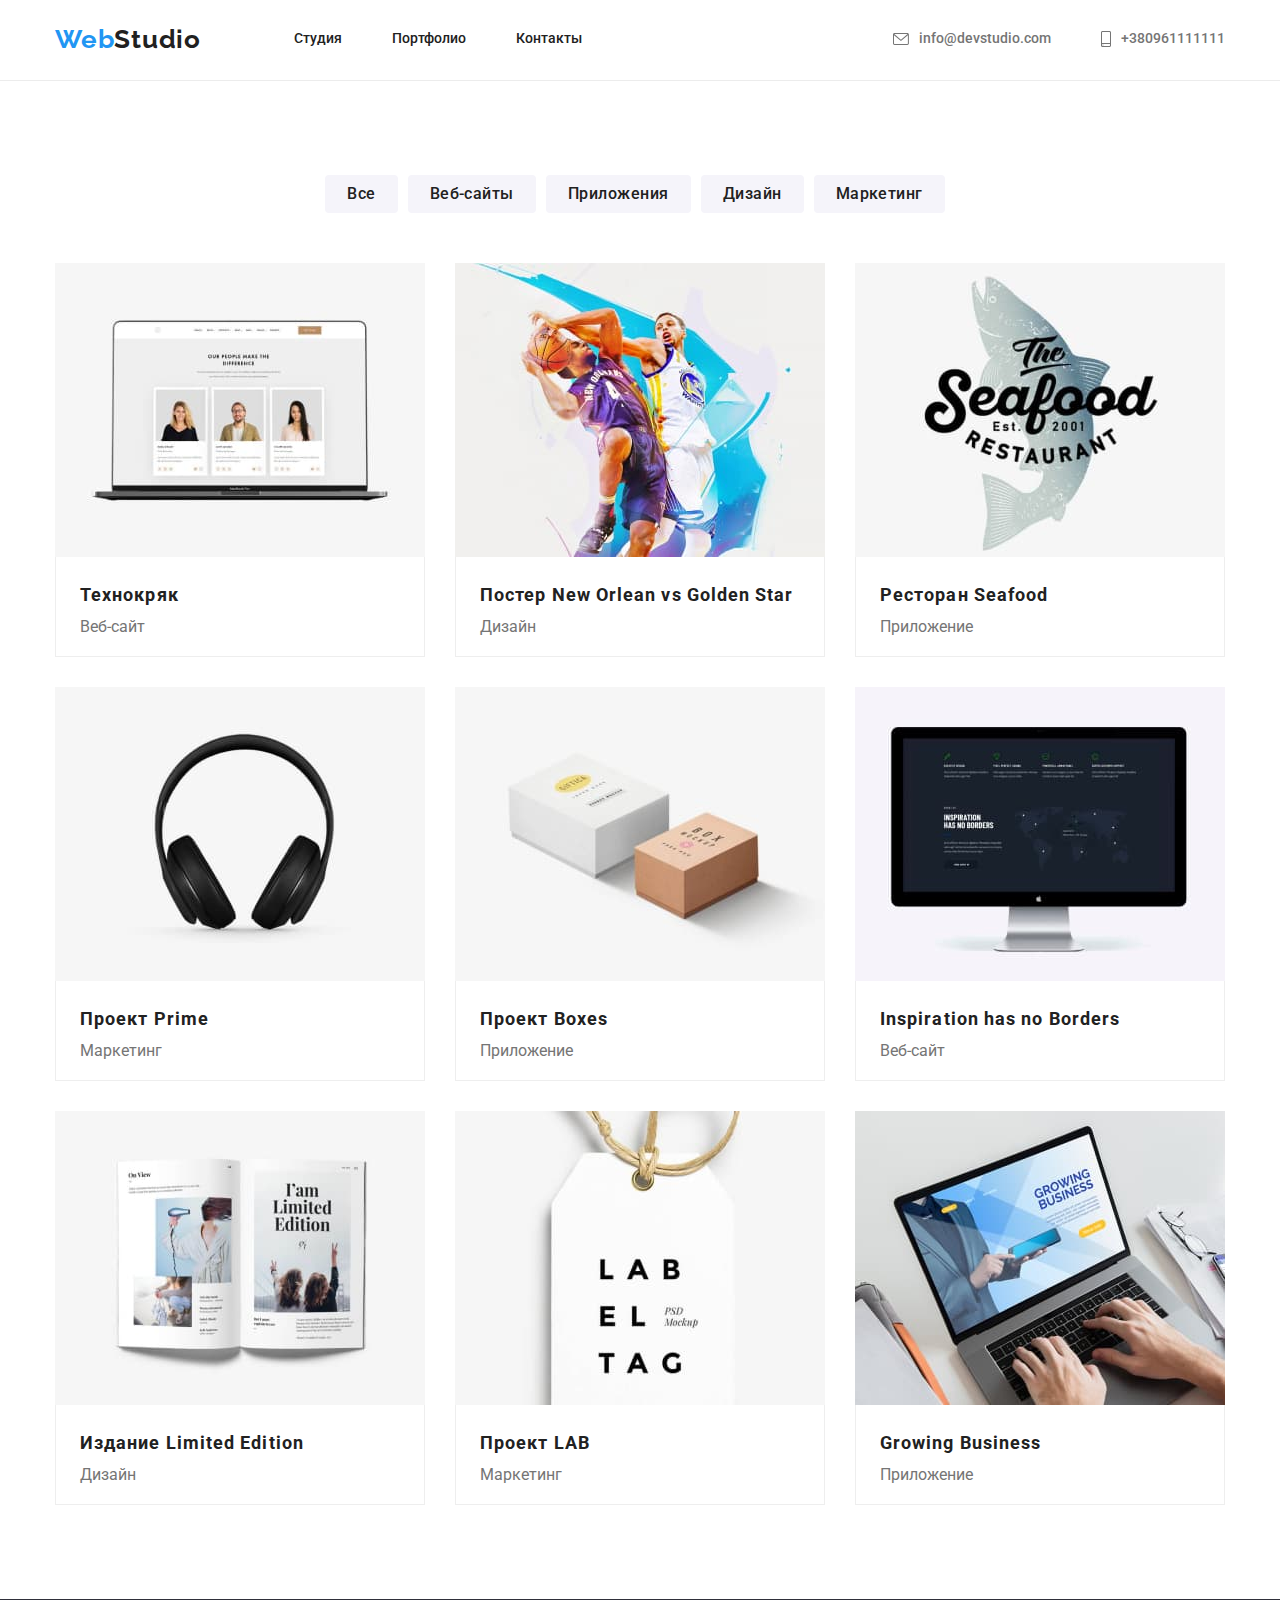
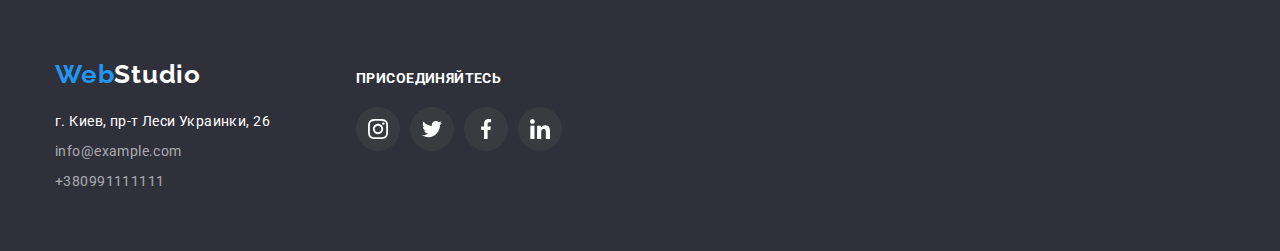
==== portfolio.html @ 14d3c371 "исправил иконку инст" ====
<!DOCTYPE html>
<html lang="ru">
  <head>
    <meta charset="UTF-8" />
    <meta http-equiv="X-UA-Compatible" content="IE=edge" />
    <meta name="viewport" content="width=device-width, initial-scale=1.0" />
    <title>portfolio</title>
    <link rel="preconnect" href="https://fonts.gstatic.com" />
    <link
      href="https://fonts.googleapis.com/css2?family=Raleway:wght@700&family=Roboto:wght@400;500;700;900&display=swap"
      rel="stylesheet"
    />
    <link rel="stylesheet" href="./css/styles.css" />
  </head>
  <body>
    <header class="header">
      <div class="container header-container">
        <nav class="nav-list-all">
          <a class="logo" href="./index.html"> <span class="logo-color"> Web</span>Studio</a>
          <ul class="menu">
            <li><a href="./index.html">Студия</a></li>
            <li><a href="./portfolio.html">Портфолио</a></li>
            <li><a href="./index.html">Контакты</a></li>
          </ul>
        </nav>
        <!-- contacts section-->
        <ul class="contacts">
          <li>
            <a class="mail" lang="en" target="_blank" href="mailto:info@devstudio.com"> <svg class="icon-mail">
                <use href="./images/icon-img/symbol-defs.svg#icon-mail"></use>
              </svg> info@devstudio.com</a>
          </li>
          <li><a class="phone" href="tel:+380961111111"> <svg class="icon-smartphone">
                <use href="./images/icon-img/symbol-defs.svg#icon-smartphone"></use>
              </svg> +380961111111</a></li>
        </ul>
      </div>
    </header>

    <main>
      <div class="container">
        <section class="section-conteiner">
          <h1 hidden>портфолио</h1>
          <ul class="buton-list">
            <li><button class="button-portf" type="button">Все</button></li>
            <li><button class="button-portf" type="button">Веб-сайты</button></li>
            <li><button class="button-portf" type="button">Приложения</button></li>
            <li><button class="button-portf" type="button">Дизайн</button></li>
            <li><button class="button-portf" type="button">Маркетинг</button></li>
          </ul>
          <ul class="all-section-port">
            <li class="img-card-block">
              <a rel="stylesheet" href="./portfolio.html"
                ><article class="card">
                  <div class="card-thumb">
                    <img src="./img-portf-format/img-1.jpg" alt="" width="370" height="294" />
                  </div>
                </article>
<!-- секция работ -->
                <div class="card-content"> <h2 class="name-img">Технокряк</h2>
                <p class="content-tipe">Веб-сайт</p></div></a
              >
            </li>
            <li class="img-card-block">
              <a rel="stylesheet" href="./portfolio.html"
                ><article class="card">
                  <div class="card-thumb">
                    <img src="./img-portf-format/img-2.jpg" alt="" width="370" height="294" />
                  </div>
                </article>

                <div class="card-content"> <h2 class="name-img">Постер New Orlean vs Golden Star</h2>
                <p class="content-tipe">Дизайн</p></div></a
              >
            </li>
            <li class="img-card-block">
              <a rel="stylesheet" href="./portfolio.html"
                ><article class="card">
                  <div class="card-thumb">
                    <img src="./img-portf-format/img-3.jpg" alt="" width="370" height="294" />
                  </div>
                </article>

                <div class="card-content"> <h2 class="name-img">Ресторан Seafood</h2>
                <p class="content-tipe">Приложение</p></div></a
              >
            </li>
            <li class="img-card-block">
              <a rel="stylesheet" href="./portfolio.html"
                ><article class="card">
                  <div class="card-thumb">
                    <img src="./img-portf-format/img-4.jpg" alt="" width="370" height="294" />
                  </div>
                </article>

                <div class="card-content"> <h2 class="name-img">Проект Prime</h2>
                <p class="content-tipe">Маркетинг</p></div></a
              >
            </li>
            <li class="img-card-block">
              <a rel="stylesheet" href="./portfolio.html"
                ><article class="card">
                  <div class="card-thumb">
                    <img src="./img-portf-format/img-5.jpg" alt="" width="370" height="294" />
                  </div>
                </article>

                <div class="card-content"> <h2 class="name-img">Проект Boxes</h2>
                <p class="content-tipe">Приложение</p></div></a
              >
            </li>
            <li class="img-card-block">
              <a rel="stylesheet" href="./portfolio.html"
                ><article class="card">
                  <div class="card-thumb">
                    <img src="./img-portf-format/img-6.jpg" alt="" width="370" height="294" />
                  </div>
                </article>

                <div class="card-content"> <h2 class="name-img">Inspiration has no Borders</h2>
                <p class="content-tipe">Веб-сайт</p></div></a
              >
            </li>
            <li class="img-card-block">
              <a rel="stylesheet" href="./portfolio.html"
                ><article class="card">
                  <div class="card-thumb">
                    <img src="./img-portf-format/img-7.jpg" alt="" width="370" height="294" />
                  </div>
                </article>

                <div class="card-content"> <h2 class="name-img">Издание Limited Edition</h2>
                <p class="content-tipe">Дизайн</p></div></a
              >
            </li>
            <li class="img-card-block">
              <a rel="stylesheet" href="./portfolio.html">
                <article class="card">
                  <div class="card-thumb">
                    <img src="./img-portf-format/img-8.jpg" alt="" width="370" height="294" />
                  </div>
                </article>

                <div class="card-content"> <h2 class="name-img">Проект LAB</h2>
                <p class="content-tipe">Маркетинг</p></div></a
              >
            </li>
            <li class="img-card-block">
              <a rel="stylesheet" href="./portfolio.html">
                <article class="card">
                  <div class="card-thumb">
                    <img src="./img-portf-format/img-9.jpg" alt="" width="370" height="294" />
                  </div>
                </article> <div class="card-content">
                <h2 class="name-img">Growing Business</h2>
                <p class="content-tipe">Приложение</p></div></a
              >
            </li>
          </ul>
        </section>
      </div>
    </main>
    <!-- footer -->
    <footer class="footer">
      <div class="container">
        <div class="footer-blocks">
          <div>
            <a class="logo-footer" href="./index.html"> <span class="logo-color"> Web</span>Studio</a>
            <address>
              <ul class="address">
                <li>
                  <a class="address-fact" href="https://g.page/stamp-capital?share" target="_blank"
                    rel="noopener noreferrer">
                    г. Киев, пр-т Леси Украинки, 26</a>
                </li>
                <li>
                  <a class="mail-footer" target="_blank" href="mailto:info@example.com">
                    info@example.com</a>
                </li>
                <li><a class="tel-footer" href="tel:+380991111111"> +380991111111</a></li>
              </ul>
          </div>
          <div class="footer-block-title">
            <b class="porpose">ПРИСОЕДИНЯЙТЕСЬ</b>
            <ul class="footer-title-social-links">
              <li> <a class="footer-sl" href="index.html"><svg class="icon-footer-sl">
                    <use href="./images/icon-img/symbol-defs.svg#icon-instagram-footer"> </use>
                  </svg></a></li>
              <li> <a class="footer-sl" href="index.html"><svg class="icon-footer-sl">
                    <use href="./images/icon-img/symbol-defs.svg#icon-twitter-footer"> </use>
                  </svg></a></li>
              <li> <a class="footer-sl" href="index.html"><svg class="icon-footer-sl">
                    <use href="./images/icon-img/symbol-defs.svg#icon-facebook-footer"> </use>
                  </svg></a></li>
              <li> <a class="footer-sl" href="index.html"><svg class="icon-footer-sl">
                    <use href="./images/icon-img/symbol-defs.svg#icon-linkedin-footer"> </use>
                  </svg></a></li>
            </ul>
          </div>
        </div>
        </address>
      </div>
    </footer>
  </body>
</html>
---- css/styles.css ----
:root {
  --primary-text-color: #212121;
  --second-primary-text-color: #fff;
  --title-text-color: #757575;
  --accennt-color: #2196f3;
  --background-color-primary: #2f303a;
  --button-portf-background: #f5f4fa;
  --card-set-gap: 30px;
}

h1,
h2,
h3,
h4,
h5,
h6,
p {
  margin-top: 0;
  margin-bottom: 0;
}
ul,
ol {
  margin-top: 0;
  margin-bottom: 0;
  padding-left: 0;
}
img {
  display: block;
  max-width: 100%;
}
.container {
  width: 1200px;
  padding: 0 15px;
  margin: 0 auto;
  box-sizing: border-box;
}
.header-container {
  display: flex;
  align-items: center;
  justify-content: space-between;
}
body {
  font-family: Roboto, sans-serif;
  background: #ffffff;
  color: var(--primary-text-color);
  margin: 0px 0px 0px 0px;
}
/* header */
.header {
  font-weight: 500;
  font-size: 14px;
  line-height: 1.14;
  padding-top: 24px;
  padding-bottom: 25px;
  border-bottom: 1px solid #ececec;
}
ul {
  list-style: none;
  /* logo */
}
.logo {
  margin-right: 93px;
  font-family: Raleway;
  font-style: normal;
  font-weight: bold;
  font-size: 26px;
  line-height: 1.19;

  /* identical to box height */

  letter-spacing: 0.03em;
  color: var(--primary-text-color);
}
.logo-color {
  color: var(--accennt-color);
}
a {
  text-decoration: none;
  display: inline-block;
}
/* navigation */
.nav-list-all {
  display: flex;
  align-items: center;
}
.menu {
  display: flex;
  align-items: center;
}
.menu li {
  margin-right: 50px;
}
.menu a {
  color: var(--primary-text-color);
}
.menu a:hover,
.menu a:focus {
  color: var(--accennt-color);
}

/* contacts section */
.contacts {
  display: flex;
  align-items: center;
}
.mail {
  align-items: center;
  display: flex;
  margin-left: auto;
  margin-right: 50px;
  color: var(--title-text-color);
}
.phone {
  align-items: center;
  display: flex;
  color: var(--title-text-color);
}
.icon-mail {
  width: 16px;
  height: 12px;
  fill: #757575;

  margin-right: 10px;
}

.mail:hover,
.mail:focus {
  color: var(--accennt-color);
}
.mail:hover .icon-mail,
.mail:focus .icon-mail {
  fill: currentColor;
}
.mail:active {
}
.icon-smartphone {
  width: 10px;
  height: 16px;
  fill: #757575;
  margin-right: 10px;
}
.phone:hover .icon-smartphone,
.phone:focus .icon-smartphone {
  fill: currentColor;
}

.phone:hover,
.phone:focus {
  color: var(--accennt-color);
}

/* ==========section hero========== */
.hero {
  background-color: var(--background-color-primary);
  display: flex;
  padding-top: 200px;
  padding-bottom: 200px;
  text-align: center;
  background-image: linear-gradient(rgba(47, 48, 58, 0.4), rgba(47, 48, 58, 0.4)),
    url(../images/icon-img/Img-hero.jpg);
  max-width: 1600px;
  margin-left: auto;
  margin-right: auto;
  height: 600px;
}

.hero-name {
  width: 696px;
  margin: 0 auto 0 auto;
  font-weight: 900;
  font-size: 44px;
  line-height: 1.36;
  /* or 136% */
  color: var(--second-primary-text-color);
  letter-spacing: 0.06em;
  text-transform: uppercase;
}

.button-hero {
  width: 200px;
  height: 50px;
  margin-top: 30px;
  background-color: var(--accennt-color);
  color: var(--second-primary-text-color);
  font-weight: bold;
  font-size: 16px;
  line-height: 1.87;
  letter-spacing: 0.06em;
  cursor: pointer;
  border-radius: 4px;
}
/* наши сильные стороны */
.our-power-sides {
  padding-top: 94px;
}
.about-us {
  display: flex;
  flex-direction: row;
}
.about-us li {
  width: 270px;
}

.about-us li:not(:last-child) {
  margin-right: 30px;
}
.about-us li::before {
  content: ' ';
  display: block;
  height: 120px;
  background-position: center;
  background-color: #f5f4fa;
}
.antena::before {
  background-image: url(../images/icon-img/antenna-1.svg);
  background-repeat: no-repeat;
  margin-bottom: 30px;
}
.clock::before {
  background-image: url(../images/icon-img/clock-1.svg);
  background-repeat: no-repeat;
  margin-bottom: 30px;
}
.diagram::before {
  background-image: url(../images/icon-img/diagram-1.svg);
  background-repeat: no-repeat;
  margin-bottom: 30px;
}
.astronaut::before {
  background-image: url(../images/icon-img/astronaut-1.svg);
  background-repeat: no-repeat;
  margin-bottom: 30px;
}
.our-power-side {
  font-weight: bold;
  font-size: 14px;
  line-height: 1.14;
  letter-spacing: 0.03em;
  text-transform: uppercase;
  margin-bottom: 10px;
}
.text {
  width: 270px;
  font-size: 14px;
  line-height: 1.71;
  letter-spacing: 0.03em;
  color: var(--title-text-color);
}
/* чем мы занимаемся */
.what-we-do-section {
  padding-top: 94px;
  padding-bottom: 94px;
}
.we-are-do {
  font-weight: bold;
  font-size: 36px;
  line-height: 1.16;
  text-align: center;
  margin-bottom: 50px;
  color: var(--primary-text-color);
}
.what-we-do {
  display: flex;
  flex-direction: row;
  justify-content: space-between;
}
.what-we-do li {
  position: relative;
  width: 370px;
}
.what-we-do div {
  position: absolute;
  bottom: 0;
  width: 100%;
  text-align: center;
  background-color: rgba(47, 48, 58, 0.8);
  font-weight: bold;
  font-size: 14px;
  padding: 27px 0;
  letter-spacing: 0.03em;
  text-transform: uppercase;

  color: #ffffff;
}
.img-one {
  margin-right: 30px;
}
.img-two {
  margin-right: 30px;
}
.img-three {
}
/* наша команда */
.our-team-section {
  padding-top: 94px;
  padding-bottom: 94px;
  background-color: #f5f4fa;
}
.our-team-name {
  font-weight: bold;
  font-size: 36px;
  line-height: 1.16;
  margin: 0px 0 50px 0;
  text-align: center;
  color: var(--primary-text-color);
}
.our-team {
  display: flex;
  flex-direction: row;
}
.our-team .card-agent {
  box-shadow: 0px 1px 3px rgba(0, 0, 0, 0.12), 0px 1px 1px rgba(0, 0, 0, 0.14),
    0px 2px 1px rgba(0, 0, 0, 0.2);
  border-radius: 0px 0px 4px 4px;
}
.social-links {
  display: flex;
  width: 50px;
  height: 50px;
  border-radius: 50%;
  justify-content: center;
  align-items: center;
}
.social-links:hover,
.social-links:focus {
  background-color: #2196f3;
}
.social-links:hover .icon-card-sl,
.social-links:focus .icon-card-sl {
  fill: #ffffff;
}
.icon-card-sl {
  fill: #afb1b8;
}
.icon-card-sl:hover {
  fill: #ffffff;
}
.card-social-links {
  display: flex;
  justify-content: space-evenly;
  padding-bottom: 30px;
}

.title-social-links {
}
.img-card-content {
  padding-top: 30px;
  padding-bottom: 30px;
}
.agent-name {
  font-weight: 500;
  font-size: 16px;
  line-height: 1.18;
  text-align: center;
  letter-spacing: 0.03em;
  color: var(--primary-text-color);
}
.agent-prof {
  font-size: 16px;
  line-height: 19px;
  text-align: center;
  letter-spacing: 0.03em;
  margin-top: 10px;
  color: var(--title-text-color);
}
.card-agent {
  background-color: #ffffff;
}
.card-agent:not(:last-child) {
  margin-right: 30px;
}
/* ===постоянные клиенты=== */
.section-customers {
  padding-top: 90px;
  padding-bottom: 94px;
}
.regular-customers-name {
  font-weight: bold;
  font-size: 36px;
  line-height: 1.16;
  margin: 0px 0 50px 0;
  text-align: center;
  color: var(--primary-text-color);
}
.title-customers {
  display: flex;
  flex-direction: row;
  justify-content: space-between;
}
.company:hover .logo-co,
.company:focus .logo-co {
  fill: #2196f3;
}
.company:hover,
.company {
  display: flex;
}

.co-link {
  display: flex;
  flex-direction: row;
  align-items: center;
  justify-content: center;
  border: 1px solid #afb1b8;
  box-sizing: border-box;
  border-radius: 4px;
  width: 170px;
  height: 92px;
}
.co-link:hover,
.co-link:focus {
  border: 1px solid #2196f3;
}

.co-link:hover .logo-co,
.co-link:focus .logo-co {
  fill: #2196f3;
}

.logo-co {
  width: 41px;
  height: 46px;
  fill: #afb1b8;
}
.logo-co:only-child {
  width: 94px;
  height: 44px;
}
/*===== footer===== */
.footer {
  padding: 60px 0;
  background-color: var(--background-color-primary);
}

.logo-footer {
  width: 145px;
  height: 31px;
  font-family: Raleway;
  font-style: normal;
  font-weight: bold;
  font-size: 26px;
  line-height: 1.19;
  letter-spacing: 0.03em;
  color: var(--second-primary-text-color);
}
.footer-blocks {
  display: flex;

  align-items: baseline;
}
.address {
  margin-top: 20px;
}
.address-fact {
  width: 231px;
  height: 21px;
  font-family: Roboto;
  font-style: normal;
  font-size: 14px;
  line-height: 1.71;
  margin-bottom: 9px;
  letter-spacing: 0.03em;

  color: var(--second-primary-text-color);
}
.mail-footer {
  color: rgba(255, 255, 255, 0.6);
  width: 231px;
  height: 21px;
  margin-bottom: 9px;
  font-family: Roboto;
  font-style: normal;
  font-weight: normal;
  font-size: 14px;
  line-height: 1.71;
  /* or 171% */

  letter-spacing: 0.03em;
}
.tel-footer {
  color: rgba(255, 255, 255, 0.6);
  width: 231px;
  height: 21px;

  font-family: Roboto;
  font-style: normal;
  font-weight: normal;
  font-size: 14px;
  line-height: 1.7;
  /* or 171% */

  letter-spacing: 0.03em;
}

.footer-block-title {
  margin-left: 70px;
}
.porpose {
  color: #fff;
  font-weight: bold;
  font-style: normal;
  font-size: 14px;
  line-height: 1.14;
  letter-spacing: 0.03em;
  text-transform: uppercase;
}
.footer-title-social-links {
  display: flex;
  margin-top: 20px;
}
.footer-title-social-links .footer-sl {
  margin-right: 10px;
}
.footer-sl {
  display: flex;
  width: 44px;
  height: 44px;
  border-radius: 50%;
  justify-content: center;
  align-items: center;
  background-color: #3a3b41;
  -webkit-transition: all 0.25s ease;
  -moz-transition: all 0.25s ease;
  -ms-transition: all 0.25s ease;
  -o-transition: all 0.25s ease;
  transition: all 0.25s ease;
}
.footer-sl:hover,
.footer-sl:focus {
  background-color: #2196f3;
}
.icon-footer-sl {
  width: 20px;
  height: 20px;
  fill: #ffffff;
}
/* ==================portfolio=================== */
.section-conteiner {
  font-family: 'Roboto', sans-serif;
  background: var(--second-primary-text-color);
  color: var(--primary-text-color);
  padding-top: 94px;
  padding-bottom: 94px;
}

.buton-list {
  display: flex;
  flex-direction: row;
  font-family: Roboto;
  font-style: normal;
  font-weight: 500;
  font-size: 16px;
  line-height: 1.62;
  /* identical to box height, or 162% */
  justify-content: center;
  text-align: center;
  letter-spacing: 0.03em;
  margin-bottom: 50px;
}
.buton-list li {
  margin-right: 10px;
}
.button-portf {
  background-color: var(--button-portf-background);
  font-family: Roboto;
  font-style: normal;
  border: none;
  font-weight: 500;
  font-size: 16px;
  line-height: 1.62;
  /* identical to box height, or 162% */
  cursor: pointer;
  text-align: center;
  letter-spacing: 0.03em;
  padding: 6px 22px;
  color: var(--primary-text-color);
  border-radius: 4px;
}
.button-portf:hover,
.button-portf:focus {
  box-shadow: 0px 3px 1px rgba(0, 0, 0, 0.1), 0px 1px 2px rgba(0, 0, 0, 0.08),
    0px 2px 2px rgba(0, 0, 0, 0.12);
  background-color: var(--accennt-color);
  color: var(--second-primary-text-color);
}
/* ========секция работ======== */
.all-section-port {
  display: flex;
  flex-direction: row;
  align-items: flex-start;
  justify-content: flex-start;
  flex-wrap: wrap;
  margin-top: calc(-1 * var(--card-set-gap));
  margin-left: -30px;
}
.all-section-port a {
  display: block;
}
.all-section-port a:hover,
.all-section-port a:focus {
  box-shadow: 0px 1px 1px rgba(0, 0, 0, 0.12), 0px 4px 4px rgba(0, 0, 0, 0.06),
    1px 4px 6px rgba(0, 0, 0, 0.16);
}

.name-img {
  font-weight: bold;
  font-size: 18px;
  line-height: 2;
  /* identical to box height, or 200% */
  letter-spacing: 0.06em;
  color: var(--primary-text-color);
  margin-bottom: 4px;
}
.content-tipe {
  color: var(--title-text-color);
}

.img-card-block {
  background: #ffffff;
  flex-basis: calc(100% / 3-var(--card-set-gap));
  margin-left: var(--card-set-gap);
  margin-top: var(--card-set-gap);
  width: 370px;
}
.card {
}
.card-thumb {
}
.card-content {
  padding: 10px;
  border: 1px solid #eeeeee;
  border-top: 0;
  box-sizing: border-box;
  padding: 20px 24px;
}
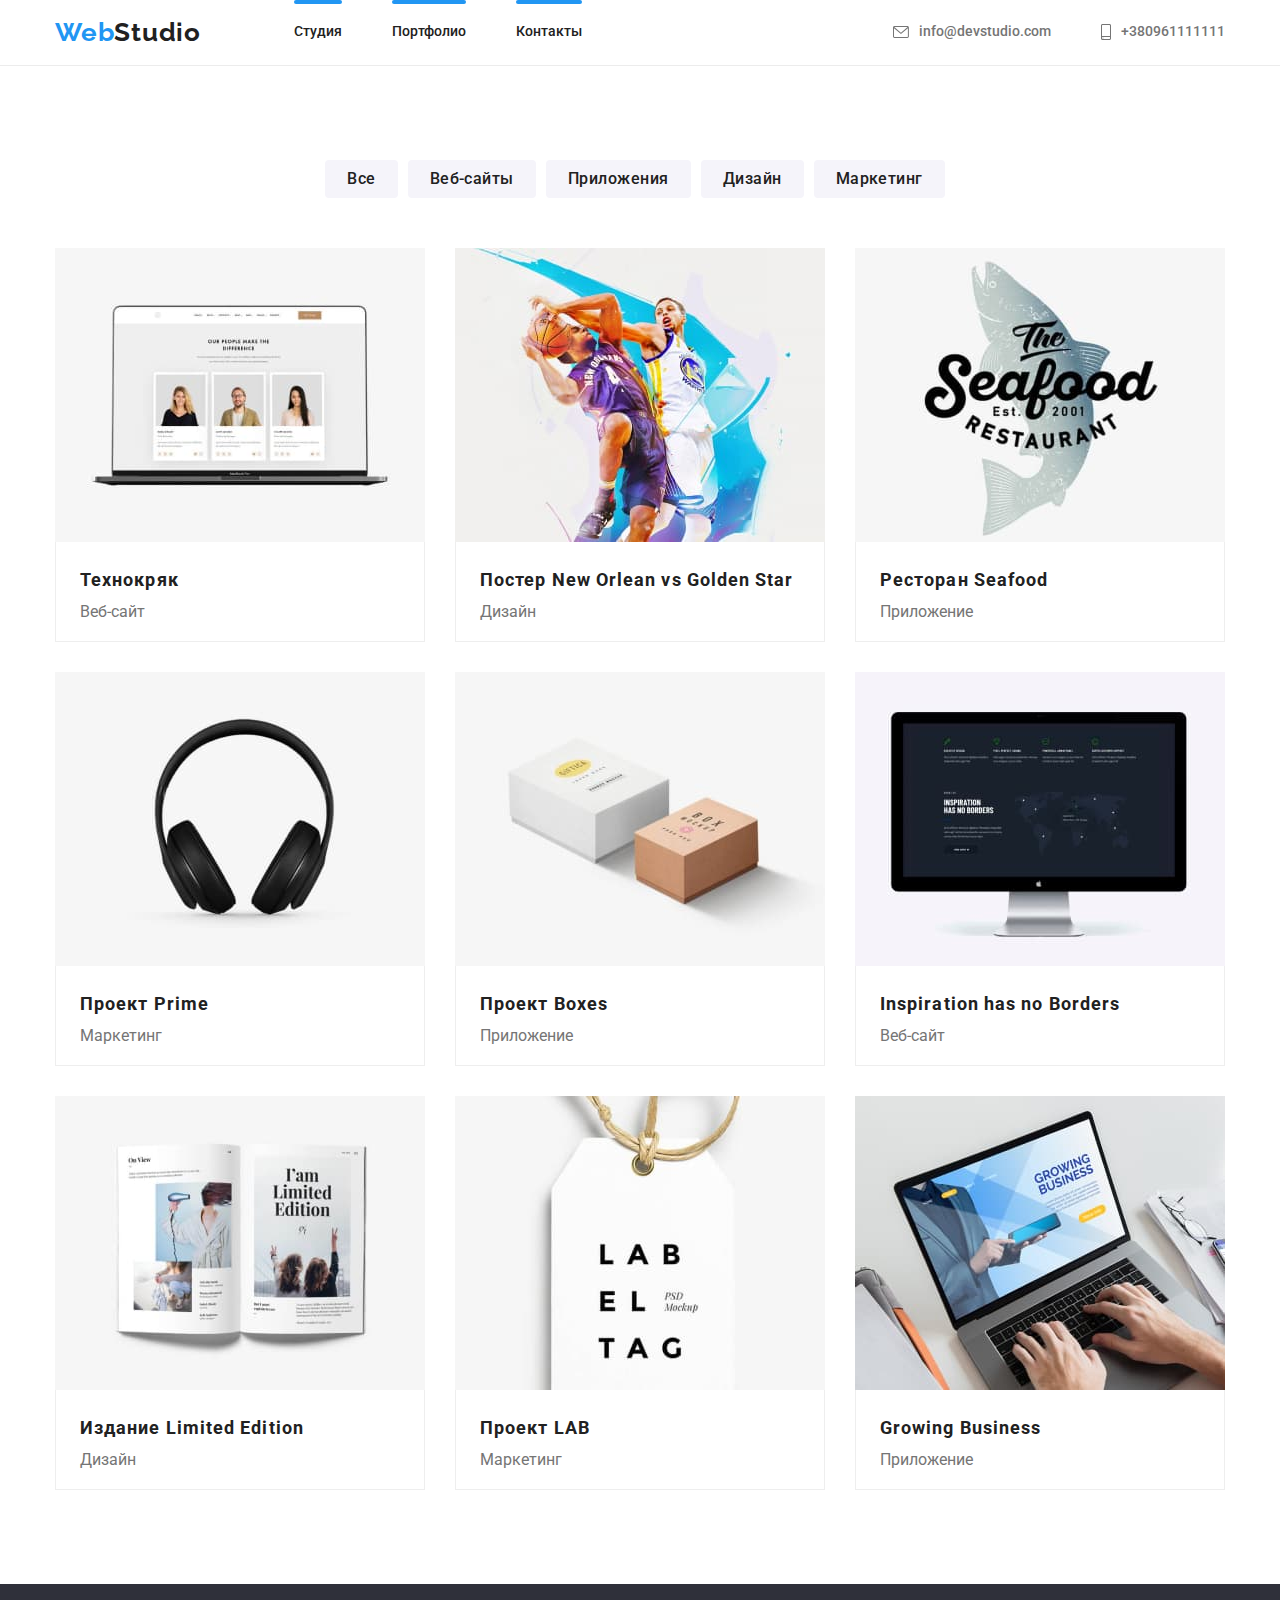
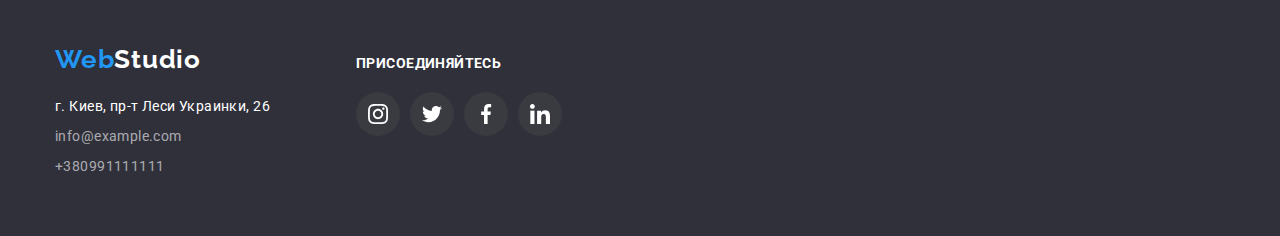
==== commit fe61c2f7: "афтер в хедере" ====
--- a/portfolio.html
+++ b/portfolio.html
@@ -16,11 +16,12 @@
     <header class="header">
       <div class="container header-container">
         <nav class="nav-list-all">
-          <a class="logo" href="./index.html"> <span class="logo-color"> Web</span>Studio</a>
+          <a class="logo animate__bounce animate__animated" href="./index.html"> <span class="logo-color">
+              Web</span>Studio</a>
           <ul class="menu">
-            <li><a href="./index.html">Студия</a></li>
-            <li><a href="./portfolio.html">Портфолио</a></li>
-            <li><a href="./index.html">Контакты</a></li>
+            <li><a class="nav-links" href="./index.html">Студия</a></li>
+            <li><a class="nav-links" href="./portfolio.html">Портфолио</a></li>
+            <li><a class="nav-links" href="./index.html">Контакты</a></li>
           </ul>
         </nav>
         <!-- contacts section-->
@@ -48,24 +49,31 @@
             <li><button class="button-portf" type="button">Дизайн</button></li>
             <li><button class="button-portf" type="button">Маркетинг</button></li>
           </ul>
+          <!-- секция работ -->
           <ul class="all-section-port">
             <li class="img-card-block">
-              <a rel="stylesheet" href="./portfolio.html"
-                ><article class="card">
-                  <div class="card-thumb">
+              <a class="link-card" rel="stylesheet" href="./portfolio.html"
+                ><article class="card">
+                  <div class="card">
                     <img src="./img-portf-format/img-1.jpg" alt="" width="370" height="294" />
-                  </div>
-                </article>
-<!-- секция работ -->
+                  <p class="overlay">Технокряк это современная площадка распространения коронавируса.
+                    Компании используют эту платформу для цифрового
+                    шпионажа и атак на защищённые сервера конкурентов.</p>
+                  </div>
+                </article>
+
                 <div class="card-content"> <h2 class="name-img">Технокряк</h2>
                 <p class="content-tipe">Веб-сайт</p></div></a
               >
             </li>
             <li class="img-card-block">
-              <a rel="stylesheet" href="./portfolio.html"
-                ><article class="card">
-                  <div class="card-thumb">
+              <a class="link-card" rel="stylesheet" href="./portfolio.html"
+                ><article class="card">
+                  <div class="card">
                     <img src="./img-portf-format/img-2.jpg" alt="" width="370" height="294" />
+                  <p class="overlay">Технокряк это современная площадка распространения коронавируса.
+                    Компании используют эту платформу для цифрового
+                    шпионажа и атак на защищённые сервера конкурентов.</p>
                   </div>
                 </article>
 
@@ -74,10 +82,13 @@
               >
             </li>
             <li class="img-card-block">
-              <a rel="stylesheet" href="./portfolio.html"
-                ><article class="card">
-                  <div class="card-thumb">
+              <a class="link-card" rel="stylesheet" href="./portfolio.html"
+                ><article class="card">
+                  <div class="card">
                     <img src="./img-portf-format/img-3.jpg" alt="" width="370" height="294" />
+                  <p class="overlay">Технокряк это современная площадка распространения коронавируса.
+                    Компании используют эту платформу для цифрового
+                    шпионажа и атак на защищённые сервера конкурентов.</p>
                   </div>
                 </article>
 
@@ -86,10 +97,13 @@
               >
             </li>
             <li class="img-card-block">
-              <a rel="stylesheet" href="./portfolio.html"
-                ><article class="card">
-                  <div class="card-thumb">
+              <a class="link-card" rel="stylesheet" href="./portfolio.html"
+                ><article class="card">
+                  <div class="card">
                     <img src="./img-portf-format/img-4.jpg" alt="" width="370" height="294" />
+                    <p class="overlay">Технокряк это современная площадка распространения коронавируса.
+                      Компании используют эту платформу для цифрового
+                      шпионажа и атак на защищённые сервера конкурентов.</p>
                   </div>
                 </article>
 
@@ -98,10 +112,13 @@
               >
             </li>
             <li class="img-card-block">
-              <a rel="stylesheet" href="./portfolio.html"
-                ><article class="card">
-                  <div class="card-thumb">
+              <a class="link-card" rel="stylesheet" href="./portfolio.html"
+                ><article class="card">
+                  <div class="card">
                     <img src="./img-portf-format/img-5.jpg" alt="" width="370" height="294" />
+                  <p class="overlay">Технокряк это современная площадка распространения коронавируса.
+                    Компании используют эту платформу для цифрового
+                    шпионажа и атак на защищённые сервера конкурентов.</p>
                   </div>
                 </article>
 
@@ -110,10 +127,13 @@
               >
             </li>
             <li class="img-card-block">
-              <a rel="stylesheet" href="./portfolio.html"
-                ><article class="card">
-                  <div class="card-thumb">
+              <a class="link-card" rel="stylesheet" href="./portfolio.html"
+                ><article class="card">
+                  <div class="card">
                     <img src="./img-portf-format/img-6.jpg" alt="" width="370" height="294" />
+                  <p class="overlay">Технокряк это современная площадка распространения коронавируса.
+                    Компании используют эту платформу для цифрового
+                    шпионажа и атак на защищённые сервера конкурентов.</p>
                   </div>
                 </article>
 
@@ -122,10 +142,13 @@
               >
             </li>
             <li class="img-card-block">
-              <a rel="stylesheet" href="./portfolio.html"
-                ><article class="card">
-                  <div class="card-thumb">
+              <a class="link-card" rel="stylesheet" href="./portfolio.html"
+                ><article class="card">
+                  <div class="card">
                     <img src="./img-portf-format/img-7.jpg" alt="" width="370" height="294" />
+                  <p class="overlay">Технокряк это современная площадка распространения коронавируса.
+                    Компании используют эту платформу для цифрового
+                    шпионажа и атак на защищённые сервера конкурентов.</p>
                   </div>
                 </article>
 
@@ -134,10 +157,13 @@
               >
             </li>
             <li class="img-card-block">
-              <a rel="stylesheet" href="./portfolio.html">
+              <a class="link-card" rel="stylesheet" href="./portfolio.html">
                 <article class="card">
-                  <div class="card-thumb">
+                  <div class="card">
                     <img src="./img-portf-format/img-8.jpg" alt="" width="370" height="294" />
+                  <p class="overlay">Технокряк это современная площадка распространения коронавируса.
+                    Компании используют эту платформу для цифрового
+                    шпионажа и атак на защищённые сервера конкурентов.</p>
                   </div>
                 </article>
 
@@ -146,10 +172,13 @@
               >
             </li>
             <li class="img-card-block">
-              <a rel="stylesheet" href="./portfolio.html">
+              <a class="link-card" rel="stylesheet" href="./portfolio.html">
                 <article class="card">
-                  <div class="card-thumb">
+                  <div class="card">
                     <img src="./img-portf-format/img-9.jpg" alt="" width="370" height="294" />
+                  <p class="overlay">Технокряк это современная площадка распространения коронавируса.
+                    Компании используют эту платформу для цифрового
+                    шпионажа и атак на защищённые сервера конкурентов.</p>
                   </div>
                 </article> <div class="card-content">
                 <h2 class="name-img">Growing Business</h2>
--- a/css/styles.css
+++ b/css/styles.css
@@ -50,9 +50,9 @@
   font-weight: 500;
   font-size: 14px;
   line-height: 1.14;
-  padding-top: 24px;
-  padding-bottom: 25px;
+  
   border-bottom: 1px solid #ececec;
+  
 }
 ul {
   list-style: none;
@@ -71,6 +71,7 @@
   letter-spacing: 0.03em;
   color: var(--primary-text-color);
 }
+
 .logo-color {
   color: var(--accennt-color);
 }
@@ -89,9 +90,36 @@
 }
 .menu li {
   margin-right: 50px;
-}
+  
+}
+
 .menu a {
   color: var(--primary-text-color);
+  transition: color 250ms cubic-bezier(0.4, 0, 0.2, 1);
+padding-top: 24px;
+  padding-bottom: 25px;
+}
+.nav-links {
+  position: relative;
+  display: block;
+}
+.nav-links::after {
+  content: '';
+  position: absolute;
+  width: 100%;
+  height: 4px;
+  left: 0;
+  top: 0;
+  background: #2196F3;
+  border-radius: 4px;
+  
+  opacity: 1;
+  /* transition: opacity 250ms cubic-bezier(0.4, 0, 0.2, 1); */
+}
+/* .nav-links:hover::after {
+  opacity: 1;
+} */
+.nav-links:hover::after {
 }
 .menu a:hover,
 .menu a:focus {
@@ -109,18 +137,20 @@
   margin-left: auto;
   margin-right: 50px;
   color: var(--title-text-color);
+  transition: color 250ms cubic-bezier(0.4, 0, 0.2, 1);
 }
 .phone {
   align-items: center;
   display: flex;
   color: var(--title-text-color);
+  transition: color 250ms cubic-bezier(0.4, 0, 0.2, 1);
 }
 .icon-mail {
   width: 16px;
   height: 12px;
   fill: #757575;
-
   margin-right: 10px;
+  transition: fill 250ms cubic-bezier(0.4, 0, 0.2, 1);
 }
 
 .mail:hover,
@@ -138,6 +168,7 @@
   height: 16px;
   fill: #757575;
   margin-right: 10px;
+  transition: fill 250ms cubic-bezier(0.4, 0, 0.2, 1);
 }
 .phone:hover .icon-smartphone,
 .phone:focus .icon-smartphone {
@@ -320,6 +351,7 @@
   border-radius: 50%;
   justify-content: center;
   align-items: center;
+  transition: background-color 250ms cubic-bezier(0.4, 0, 0.2, 1);
 }
 .social-links:hover,
 .social-links:focus {
@@ -331,6 +363,7 @@
 }
 .icon-card-sl {
   fill: #afb1b8;
+  transition: fill 250ms cubic-bezier(0.4, 0, 0.2, 1);
 }
 .icon-card-sl:hover {
   fill: #ffffff;
@@ -406,6 +439,7 @@
   border-radius: 4px;
   width: 170px;
   height: 92px;
+  transition: border 250ms cubic-bezier(0.4, 0, 0.2, 1);
 }
 .co-link:hover,
 .co-link:focus {
@@ -421,6 +455,7 @@
   width: 41px;
   height: 46px;
   fill: #afb1b8;
+  transition: fill 250ms cubic-bezier(0.4, 0, 0.2, 1);
 }
 .logo-co:only-child {
   width: 94px;
@@ -519,11 +554,7 @@
   justify-content: center;
   align-items: center;
   background-color: #3a3b41;
-  -webkit-transition: all 0.25s ease;
-  -moz-transition: all 0.25s ease;
-  -ms-transition: all 0.25s ease;
-  -o-transition: all 0.25s ease;
-  transition: all 0.25s ease;
+  transition: background-color 250ms cubic-bezier(0.4, 0, 0.2, 1);
 }
 .footer-sl:hover,
 .footer-sl:focus {
@@ -534,102 +565,180 @@
   height: 20px;
   fill: #ffffff;
 }
-/* ==================portfolio=================== */
-.section-conteiner {
-  font-family: 'Roboto', sans-serif;
-  background: var(--second-primary-text-color);
-  color: var(--primary-text-color);
-  padding-top: 94px;
-  padding-bottom: 94px;
-}
-
-.buton-list {
-  display: flex;
-  flex-direction: row;
-  font-family: Roboto;
-  font-style: normal;
-  font-weight: 500;
-  font-size: 16px;
-  line-height: 1.62;
-  /* identical to box height, or 162% */
-  justify-content: center;
-  text-align: center;
-  letter-spacing: 0.03em;
-  margin-bottom: 50px;
-}
-.buton-list li {
-  margin-right: 10px;
-}
-.button-portf {
-  background-color: var(--button-portf-background);
-  font-family: Roboto;
-  font-style: normal;
-  border: none;
-  font-weight: 500;
-  font-size: 16px;
-  line-height: 1.62;
-  /* identical to box height, or 162% */
-  cursor: pointer;
-  text-align: center;
-  letter-spacing: 0.03em;
-  padding: 6px 22px;
-  color: var(--primary-text-color);
-  border-radius: 4px;
-}
-.button-portf:hover,
-.button-portf:focus {
-  box-shadow: 0px 3px 1px rgba(0, 0, 0, 0.1), 0px 1px 2px rgba(0, 0, 0, 0.08),
-    0px 2px 2px rgba(0, 0, 0, 0.12);
-  background-color: var(--accennt-color);
-  color: var(--second-primary-text-color);
-}
-/* ========секция работ======== */
-.all-section-port {
-  display: flex;
-  flex-direction: row;
-  align-items: flex-start;
-  justify-content: flex-start;
-  flex-wrap: wrap;
-  margin-top: calc(-1 * var(--card-set-gap));
-  margin-left: -30px;
-}
-.all-section-port a {
-  display: block;
-}
-.all-section-port a:hover,
-.all-section-port a:focus {
-  box-shadow: 0px 1px 1px rgba(0, 0, 0, 0.12), 0px 4px 4px rgba(0, 0, 0, 0.06),
-    1px 4px 6px rgba(0, 0, 0, 0.16);
-}
-
-.name-img {
-  font-weight: bold;
-  font-size: 18px;
-  line-height: 2;
-  /* identical to box height, or 200% */
-  letter-spacing: 0.06em;
-  color: var(--primary-text-color);
-  margin-bottom: 4px;
-}
-.content-tipe {
-  color: var(--title-text-color);
-}
-
-.img-card-block {
-  background: #ffffff;
-  flex-basis: calc(100% / 3-var(--card-set-gap));
-  margin-left: var(--card-set-gap);
-  margin-top: var(--card-set-gap);
-  width: 370px;
-}
-.card {
-}
-.card-thumb {
-}
-.card-content {
-  padding: 10px;
-  border: 1px solid #eeeeee;
-  border-top: 0;
-  box-sizing: border-box;
-  padding: 20px 24px;
-}
+/* =======BACKDROP======= */
+.backdrop {
+  position: fixed;
+  top: 0;
+  left: 0;
+  width: 100vw;
+  height: 100vh;
+  background-color: rgba(0, 0, 0, 0.5);
+  z-index: 100;
+   opacity: 1;
+  visibility: visible;
+  pointer-events: auto;
+  transition: opacity 250ms linear, visibility 250ms linear;
+}
+.is-hidden {
+  opacity: 0;
+  visibility: hidden;
+  pointer-events: none;
+}
+/* ========MODAL WINDOW======== */
+.modal {
+  position: absolute;
+  top: 50%;
+  left: 50%;
+  width: 528px;
+  height: 581px;
+  background-color: #ffffff;
+  transform: translate(-50%, -50%);
+}
+.modal-close-btn {
+position: absolute;
+  top: 8px;
+  right: 8px;
+  width: 30px;
+ height: 30px;
+  background-color: transparent;
+  border: 1px solid rgba(0, 0, 0, 0.1);
+  border-radius: 150%;
+  cursor: pointer; fill: #000000;
+  padding: 0;
+ 
+}
+
+
+
+  /* ==================portfolio=================== */
+  .section-conteiner {
+    font-family: 'Roboto', sans-serif;
+    background: var(--second-primary-text-color);
+    color: var(--primary-text-color);
+    padding-top: 94px;
+    padding-bottom: 94px;
+  }
+
+  .buton-list {
+    display: flex;
+    flex-direction: row;
+    font-family: Roboto;
+    font-style: normal;
+    font-weight: 500;
+    font-size: 16px;
+    line-height: 1.62;
+    /* identical to box height, or 162% */
+    justify-content: center;
+    text-align: center;
+    letter-spacing: 0.03em;
+    margin-bottom: 50px;
+  }
+  .buton-list li {
+    margin-right: 10px;
+  }
+  .button-portf {
+    background-color: var(--button-portf-background);
+    font-family: Roboto;
+    font-style: normal;
+    border: none;
+    font-weight: 500;
+    font-size: 16px;
+    line-height: 1.62;
+    /* identical to box height, or 162% */
+    cursor: pointer;
+    text-align: center;
+    letter-spacing: 0.03em;
+    padding: 6px 22px;
+    color: var(--primary-text-color);
+    border-radius: 4px;
+    transition: background-color 250ms cubic-bezier(0.4, 0, 0.2, 1),
+      color 250ms cubic-bezier(0.4, 0, 0.2, 1), box-shadow 250ms cubic-bezier(0.4, 0, 0.2, 1);
+  }
+  .button-portf:hover,
+  .button-portf:focus {
+    box-shadow: 0px 3px 1px rgba(0, 0, 0, 0.1), 0px 1px 2px rgba(0, 0, 0, 0.08),
+      0px 2px 2px rgba(0, 0, 0, 0.12);
+    background-color: var(--accennt-color);
+    color: var(--second-primary-text-color);
+  }
+
+  /* ========секция работ======== */
+  .all-section-port {
+    display: flex;
+    flex-direction: row;
+    align-items: flex-start;
+    justify-content: flex-start;
+    flex-wrap: wrap;
+    margin-top: calc(-1 * var(--card-set-gap));
+    margin-left: -30px;
+  }
+  .all-section-port a {
+    display: block;
+  }
+  .all-section-port a {
+    transition: box-shadow 250ms cubic-bezier(0.4, 0, 0.2, 1);
+  }
+  .all-section-port a:hover,
+  .all-section-port a:focus {
+    box-shadow: 0px 1px 1px rgba(0, 0, 0, 0.12), 0px 4px 4px rgba(0, 0, 0, 0.06),
+      1px 4px 6px rgba(0, 0, 0, 0.16);
+  }
+
+  .name-img {
+    font-weight: bold;
+    font-size: 18px;
+    line-height: 2;
+    /* identical to box height, or 200% */
+    letter-spacing: 0.06em;
+    color: var(--primary-text-color);
+    margin-bottom: 4px;
+  }
+  .content-tipe {
+    color: var(--title-text-color);
+  }
+
+  .img-card-block {
+    background: #ffffff;
+    flex-basis: calc(100% / 3-var(--card-set-gap));
+    margin-left: var(--card-set-gap);
+    margin-top: var(--card-set-gap);
+    width: 370px;
+  }
+  .card {
+    position: relative;
+    overflow: hidden;
+  }
+  .overlay {
+    position: absolute;
+    top: 0;
+    left: 0;
+    background-color: rgba(33, 150, 243, 0.9);
+    padding: 20px;
+    width: 100%;
+    height: 100%;
+    overflow: auto;
+    transform: translateY(100%);
+    transition: transform 250ms linear;
+    font-weight: normal;
+    font-size: 18px;
+    line-height: 1.55;
+    /* or 156% */
+
+    letter-spacing: 0.03em;
+
+    color: #ffffff;
+  }
+  .link-card:hover .overlay,
+  .link-card:focus .overlay {
+    transform: translateY(0);
+  }
+  .link-card {
+  }
+  .card-content {
+    padding: 10px;
+    border: 1px solid #eeeeee;
+    border-top: 0;
+    box-sizing: border-box;
+    padding: 20px 24px;
+  }
+}
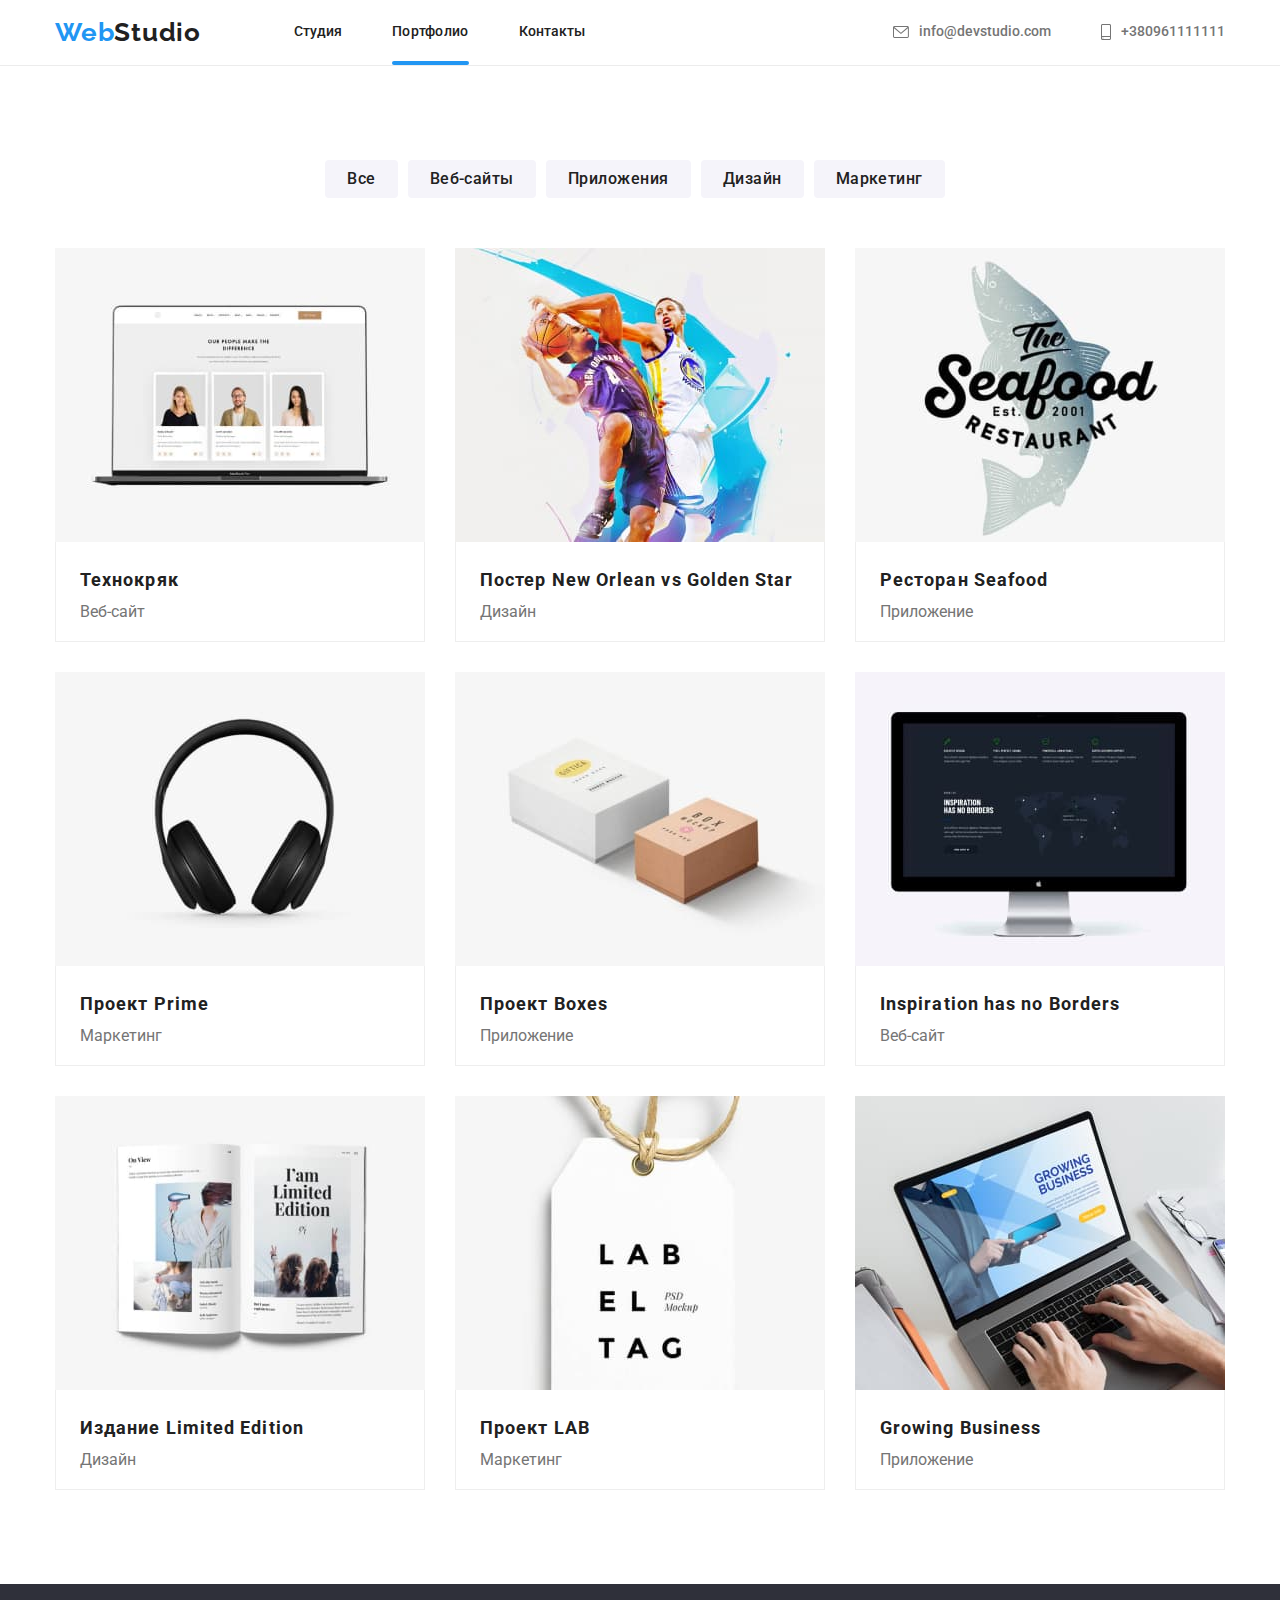
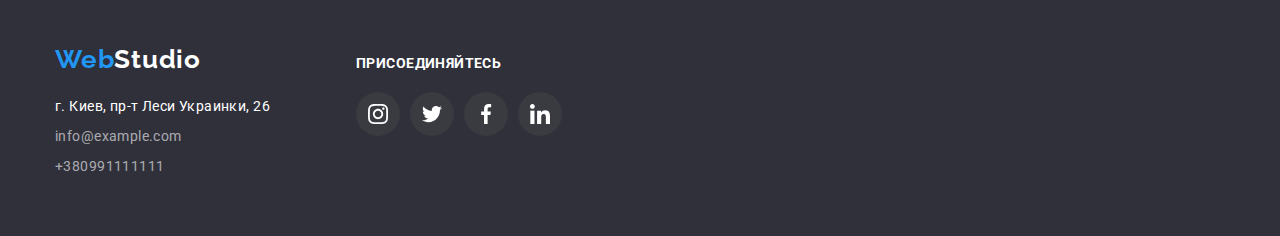
==== commit d6ea554e: "добавил подчеркивание на главную и портфолио" ====
--- a/portfolio.html
+++ b/portfolio.html
@@ -20,8 +20,8 @@
               Web</span>Studio</a>
           <ul class="menu">
             <li><a class="nav-links" href="./index.html">Студия</a></li>
-            <li><a class="nav-links" href="./portfolio.html">Портфолио</a></li>
-            <li><a class="nav-links" href="./index.html">Контакты</a></li>
+            <li><a class="nav-links-a bord" href="./portfolio.html">Портфолио</a></li>
+            <li><a class="nav-links-c" href="./index.html">Контакты</a></li>
           </ul>
         </nav>
         <!-- contacts section-->
--- a/css/styles.css
+++ b/css/styles.css
@@ -6,6 +6,8 @@
   --background-color-primary: #2f303a;
   --button-portf-background: #f5f4fa;
   --card-set-gap: 30px;
+  --duration: 250ms;
+  --timing-function: cubic-bezier(0.4, 0, 0.2, 1);
 }
 
 h1,
@@ -95,31 +97,41 @@
 
 .menu a {
   color: var(--primary-text-color);
-  transition: color 250ms cubic-bezier(0.4, 0, 0.2, 1);
+  transition: color var(--duration) var(--timing-function);
 padding-top: 24px;
   padding-bottom: 25px;
 }
-.nav-links {
+.nav-links-a {
+  font-weight: 500;
+  font-size: 14px;
+  line-height: 1.14;
+  letter-spacing: 0.02em;
+  color: var(--main-black-color);
   position: relative;
   display: block;
-}
-.nav-links::after {
-  content: '';
+  padding-top: 32px;
+  padding-bottom: 32px;
+  transition: color var(--duration) var(--timing-function);
+}
+.bord {
+  color: var(--accennt-color);
+}
+.nav-links-a::after {
+  content: "";
   position: absolute;
+  left: 0;
+  bottom: 0;
+  display: block;
   width: 100%;
   height: 4px;
-  left: 0;
-  top: 0;
-  background: #2196F3;
-  border-radius: 4px;
-  
+  background-color: #2196F3;
+  border-radius: 2px;
   opacity: 1;
-  /* transition: opacity 250ms cubic-bezier(0.4, 0, 0.2, 1); */
-}
-/* .nav-links:hover::after {
-  opacity: 1;
-} */
-.nav-links:hover::after {
+  transition: opacity var(--duration) var(--timing-function);
+}
+.nav-links-a:hover,
+.nav-links-a:focus {
+  color: var(--accent-color);
 }
 .menu a:hover,
 .menu a:focus {
@@ -137,20 +149,20 @@
   margin-left: auto;
   margin-right: 50px;
   color: var(--title-text-color);
-  transition: color 250ms cubic-bezier(0.4, 0, 0.2, 1);
+  transition: color var(--duration) var(--timing-function);
 }
 .phone {
   align-items: center;
   display: flex;
   color: var(--title-text-color);
-  transition: color 250ms cubic-bezier(0.4, 0, 0.2, 1);
+  transition: color var(--duration) var(--timing-function);
 }
 .icon-mail {
   width: 16px;
   height: 12px;
   fill: #757575;
   margin-right: 10px;
-  transition: fill 250ms cubic-bezier(0.4, 0, 0.2, 1);
+  transition: fill var(--duration) var(--timing-function);
 }
 
 .mail:hover,
@@ -168,7 +180,7 @@
   height: 16px;
   fill: #757575;
   margin-right: 10px;
-  transition: fill 250ms cubic-bezier(0.4, 0, 0.2, 1);
+  transition: fill var(--duration) var(--timing-function);
 }
 .phone:hover .icon-smartphone,
 .phone:focus .icon-smartphone {
@@ -351,7 +363,7 @@
   border-radius: 50%;
   justify-content: center;
   align-items: center;
-  transition: background-color 250ms cubic-bezier(0.4, 0, 0.2, 1);
+  transition: background-color var(--duration) var(--timing-function);
 }
 .social-links:hover,
 .social-links:focus {
@@ -363,7 +375,7 @@
 }
 .icon-card-sl {
   fill: #afb1b8;
-  transition: fill 250ms cubic-bezier(0.4, 0, 0.2, 1);
+  transition: fill var(--duration) var(--timing-function);
 }
 .icon-card-sl:hover {
   fill: #ffffff;
@@ -439,7 +451,7 @@
   border-radius: 4px;
   width: 170px;
   height: 92px;
-  transition: border 250ms cubic-bezier(0.4, 0, 0.2, 1);
+  transition: border var(--duration) var(--timing-function);
 }
 .co-link:hover,
 .co-link:focus {
@@ -455,7 +467,7 @@
   width: 41px;
   height: 46px;
   fill: #afb1b8;
-  transition: fill 250ms cubic-bezier(0.4, 0, 0.2, 1);
+  transition: fill var(--duration) var(--timing-function);
 }
 .logo-co:only-child {
   width: 94px;
@@ -554,7 +566,7 @@
   justify-content: center;
   align-items: center;
   background-color: #3a3b41;
-  transition: background-color 250ms cubic-bezier(0.4, 0, 0.2, 1);
+  transition: background-color var(--duration) var(--timing-function);
 }
 .footer-sl:hover,
 .footer-sl:focus {
@@ -651,8 +663,8 @@
     padding: 6px 22px;
     color: var(--primary-text-color);
     border-radius: 4px;
-    transition: background-color 250ms cubic-bezier(0.4, 0, 0.2, 1),
-      color 250ms cubic-bezier(0.4, 0, 0.2, 1), box-shadow 250ms cubic-bezier(0.4, 0, 0.2, 1);
+    transition: background-color var(--duration) var(--timing-function),
+      color var(--duration) var(--timing-function), box-shadow var(--duration) var(--timing-function);
   }
   .button-portf:hover,
   .button-portf:focus {
@@ -676,7 +688,7 @@
     display: block;
   }
   .all-section-port a {
-    transition: box-shadow 250ms cubic-bezier(0.4, 0, 0.2, 1);
+    transition: box-shadow var(--duration) var(--timing-function);
   }
   .all-section-port a:hover,
   .all-section-port a:focus {
@@ -718,7 +730,7 @@
     height: 100%;
     overflow: auto;
     transform: translateY(100%);
-    transition: transform 250ms linear;
+    transition: transform var(--duration) var(--timing-function);
     font-weight: normal;
     font-size: 18px;
     line-height: 1.55;
